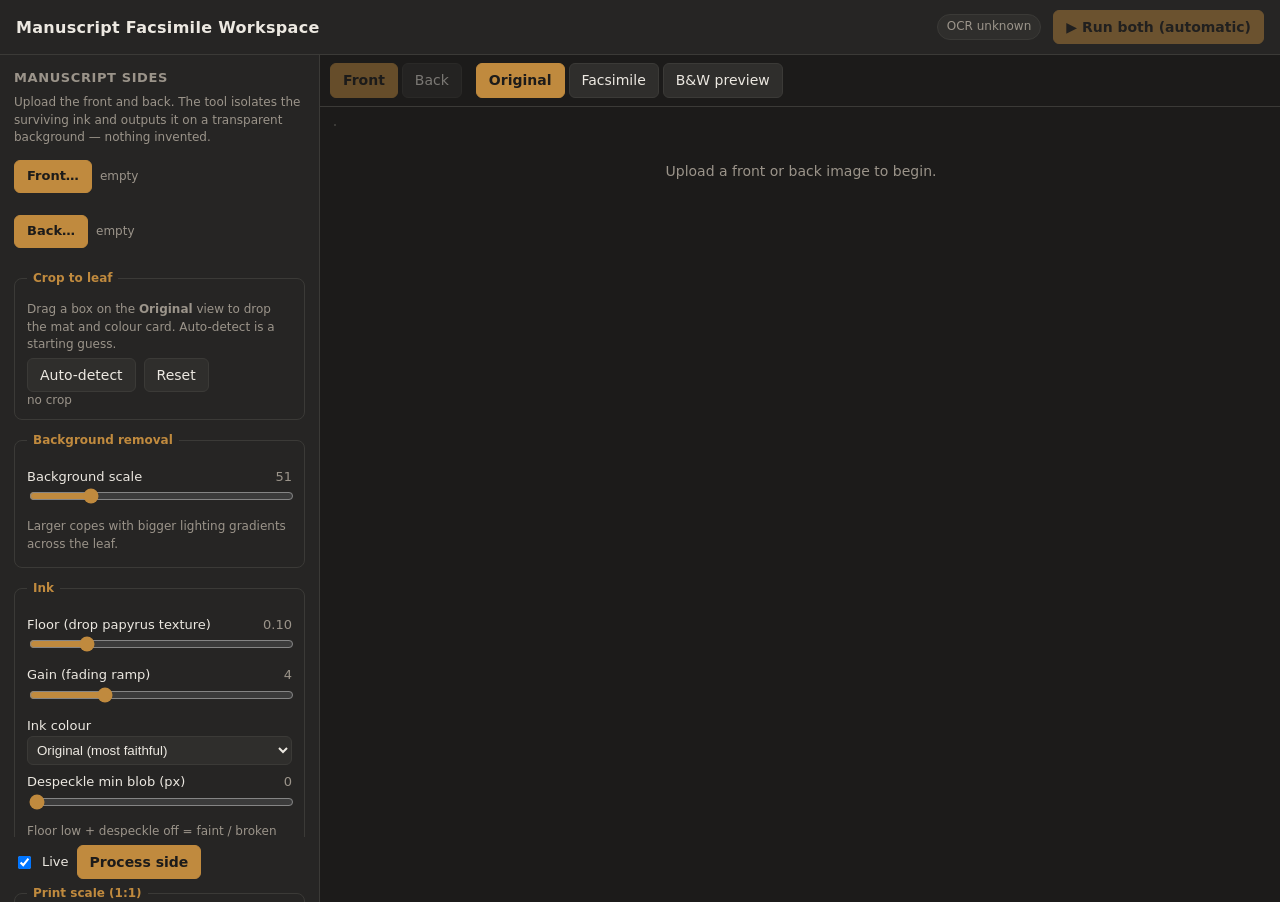
==== static/index.html @ 0652d7d0 "Pivot to transparent-background ink facsimile (front/back) Reframe the deliverable from a typed tran" ====
<!DOCTYPE html>
<html lang="en">
<head>
<meta charset="utf-8">
<meta name="viewport" content="width=device-width, initial-scale=1">
<title>Manuscript Facsimile Workspace</title>
<link rel="stylesheet" href="/static/style.css">
</head>
<body>
<header>
  <h1>Manuscript Facsimile Workspace</h1>
  <div class="header-actions">
    <span id="ocr-status" class="pill pill-muted">checking…</span>
    <button id="run-both" class="primary" disabled>▶ Run both (automatic)</button>
  </div>
</header>

<main>
  <!-- ---------------- Controls ---------------- -->
  <aside id="controls">
    <section class="block">
      <h2>Manuscript sides</h2>
      <p class="hint">Upload the front and back. The tool isolates the surviving
         ink and outputs it on a transparent background — nothing invented.</p>
      <div class="side-slot" data-side="front">
        <label class="file-btn">Front… <input type="file" accept="image/*" hidden></label>
        <span class="slot-status">empty</span>
      </div>
      <div class="side-slot" data-side="back">
        <label class="file-btn">Back… <input type="file" accept="image/*" hidden></label>
        <span class="slot-status">empty</span>
      </div>
    </section>

    <fieldset>
      <legend>Crop to leaf</legend>
      <p class="hint">Drag a box on the <b>Original</b> view to drop the mat and
         colour card. Auto-detect is a starting guess.</p>
      <div class="btn-row">
        <button id="auto-crop">Auto-detect</button>
        <button id="reset-crop">Reset</button>
      </div>
      <div id="crop-readout" class="readout">no crop</div>
    </fieldset>

    <fieldset>
      <legend>Background removal</legend>
      <label>Background scale <output id="bg_kernel-out">51</output>
        <input type="range" id="bg_kernel" min="9" max="201" step="2" value="51"></label>
      <p class="hint">Larger copes with bigger lighting gradients across the leaf.</p>
    </fieldset>

    <fieldset>
      <legend>Ink</legend>
      <label>Floor (drop papyrus texture) <output id="ink_floor-out">0.10</output>
        <input type="range" id="ink_floor" min="0" max="0.5" step="0.01" value="0.10"></label>
      <label>Gain (fading ramp) <output id="ink_gain-out">4.0</output>
        <input type="range" id="ink_gain" min="1" max="12" step="0.5" value="4"></label>
      <label>Ink colour
        <select id="ink_color">
          <option value="original" selected>Original (most faithful)</option>
          <option value="black">Black</option>
          <option value="sepia">Sepia (dark brown)</option>
        </select></label>
      <label>Despeckle min blob (px) <output id="min_blob-out">0</output>
        <input type="range" id="min_blob" min="0" max="80" step="1" value="0"></label>
      <p class="hint">Floor low + despeckle off = faint / broken strokes kept.</p>
    </fieldset>

    <fieldset>
      <legend>Print scale (1:1)</legend>
      <label>Physical width of crop (cm) <output id="cm-out">—</output>
        <input type="range" id="cm" min="0" max="40" step="0.1" value="0"></label>
      <div class="readout">Embedded DPI: <span id="dpi-readout">unset</span></div>
      <p class="hint">Set the real width (read it off the photo's ruler) so the
         PNG prints at true size. 0 = leave DPI unset.</p>
    </fieldset>

    <div class="btn-row sticky-actions">
      <label class="check"><input type="checkbox" id="live" checked> Live</label>
      <button id="process" class="primary">Process side</button>
    </div>

    <details class="block">
      <summary>Optional: OCR draft (unverified)</summary>
      <p class="hint">A rough, error-prone draft from Tesseract — never trusted
         output, just a typing aid. Disabled if the engine isn't installed.</p>
      <div class="btn-row"><button id="ocr" disabled>Get OCR draft</button></div>
      <textarea id="text" spellcheck="false" placeholder="OCR draft appears here…"></textarea>
    </details>
  </aside>

  <!-- ---------------- Viewer ---------------- -->
  <section id="viewer">
    <div class="viewer-bar">
      <div class="side-switch">
        <button class="side-tab active" data-side="front" disabled>Front</button>
        <button class="side-tab" data-side="back" disabled>Back</button>
      </div>
      <div class="tabs">
        <button class="tab active" data-tab="original">Original</button>
        <button class="tab" data-tab="facsimile">Facsimile</button>
        <button class="tab" data-tab="preview">B&amp;W preview</button>
      </div>
      <div class="viewer-actions">
        <span id="dims" class="readout"></span>
        <a id="download" class="btn" href="#" hidden>⬇ Download PNG</a>
      </div>
    </div>

    <div class="stage" id="stage-original">
      <div id="image-wrap">
        <img id="img-original" alt="">
        <div id="crop-box" hidden></div>
      </div>
      <p class="placeholder" id="placeholder">Upload a front or back image to begin.</p>
    </div>
    <div class="stage checker" id="stage-facsimile" hidden>
      <img id="img-facsimile" alt="">
    </div>
    <div class="stage dark" id="stage-preview" hidden>
      <img id="img-preview" alt="">
    </div>
  </section>
</main>

<script src="/static/app.js"></script>
</body>
</html>
---- static/style.css ----
:root {
  --bg: #1c1b1a;
  --panel: #262524;
  --panel-2: #2f2e2c;
  --ink: #ece8e1;
  --muted: #9b948a;
  --line: #3b3a37;
  --accent: #c08a3e;
  --accent-ink: #1c1b1a;
}

* { box-sizing: border-box; }
/* Make the HTML `hidden` attribute always win over class display rules. */
[hidden] { display: none !important; }

body {
  margin: 0;
  font: 14px/1.45 system-ui, -apple-system, "Segoe UI", Roboto, sans-serif;
  background: var(--bg);
  color: var(--ink);
}

header {
  display: flex; align-items: center; justify-content: space-between;
  padding: 10px 16px; background: var(--panel); border-bottom: 1px solid var(--line);
}
header h1 { font-size: 16px; margin: 0; font-weight: 600; letter-spacing: .3px; }
.header-actions { display: flex; align-items: center; gap: 12px; }

.pill { font-size: 12px; padding: 3px 9px; border-radius: 999px; background: var(--panel-2); border: 1px solid var(--line); }
.pill-muted, .pill-off { color: var(--muted); }
.pill-ok { color: #8bd17c; border-color: #3d5b39; }

main { display: grid; grid-template-columns: 320px 1fr; height: calc(100vh - 53px); }
aside, #viewer { overflow-y: auto; }

/* ---------- Controls ---------- */
#controls { background: var(--panel); border-right: 1px solid var(--line); padding: 14px; }
.block { margin-bottom: 14px; }
#controls h2 { font-size: 13px; text-transform: uppercase; letter-spacing: .6px; color: var(--muted); margin: 0 0 6px; }
fieldset { border: 1px solid var(--line); border-radius: 8px; margin: 0 0 12px; padding: 10px 12px; }
legend { padding: 0 6px; color: var(--accent); font-weight: 600; font-size: 12px; }
#controls label { display: block; margin: 8px 0; font-size: 13px; }
#controls label.check { display: flex; align-items: center; gap: 8px; }
#controls input[type=range] { width: 100%; accent-color: var(--accent); }
#controls select { width: 100%; background: var(--panel-2); color: var(--ink); border: 1px solid var(--line); border-radius: 6px; padding: 5px; }
output { float: right; color: var(--muted); font-variant-numeric: tabular-nums; }
.hint { color: var(--muted); font-size: 12px; margin: 4px 0; }
.readout { color: var(--muted); font-size: 12px; font-variant-numeric: tabular-nums; }
.btn-row { display: flex; align-items: center; gap: 8px; flex-wrap: wrap; }
.sticky-actions { position: sticky; bottom: 0; background: var(--panel); padding: 8px 0; z-index: 2; }

.side-slot { display: flex; align-items: center; gap: 8px; margin: 6px 0; }
.side-slot.loaded .slot-status { color: #8bd17c; }
.slot-status { font-size: 12px; color: var(--muted); }

details { border: 1px solid var(--line); border-radius: 8px; padding: 6px 10px; }
summary { cursor: pointer; color: var(--accent); font-size: 12px; font-weight: 600; }
#text { width: 100%; min-height: 140px; margin-top: 8px; resize: vertical;
  background: #faf6ec; color: #20180c; border: 1px solid var(--line); border-radius: 6px;
  padding: 8px; font-family: "Times New Roman", Georgia, serif; font-size: 16px; }

/* ---------- Buttons ---------- */
button, .file-btn, .btn {
  font: inherit; cursor: pointer; border-radius: 6px;
  border: 1px solid var(--line); background: var(--panel-2); color: var(--ink); padding: 6px 12px;
}
button:hover, .file-btn:hover, .btn:hover { border-color: var(--accent); }
button.primary, .file-btn { background: var(--accent); color: var(--accent-ink); border-color: var(--accent); font-weight: 600; }
button:disabled { opacity: .45; cursor: not-allowed; }
.btn { text-decoration: none; display: inline-block; }

/* ---------- Viewer ---------- */
#viewer { background: var(--bg); display: flex; flex-direction: column; }
.viewer-bar { display: flex; align-items: center; gap: 14px; padding: 8px 10px; border-bottom: 1px solid var(--line); flex-wrap: wrap; }
.side-switch, .tabs { display: flex; gap: 4px; }
.viewer-actions { margin-left: auto; display: flex; align-items: center; gap: 10px; }
.side-tab.active, .tab.active { background: var(--accent); color: var(--accent-ink); border-color: var(--accent); font-weight: 600; }

.stage { flex: 1; padding: 14px; display: flex; align-items: flex-start; justify-content: center; }
#image-wrap { position: relative; display: inline-block; line-height: 0; }
#viewer img { max-width: 100%; height: auto; border: 1px solid var(--line); }
.stage.dark { background: #111; }
.stage.dark img { background: #fff; }
.placeholder { color: var(--muted); margin: 40px auto; }

/* checkerboard to reveal transparency of the facsimile */
.stage.checker {
  background-color: #cfcfcf;
  background-image:
    linear-gradient(45deg, #9a9a9a 25%, transparent 25%, transparent 75%, #9a9a9a 75%),
    linear-gradient(45deg, #9a9a9a 25%, transparent 25%, transparent 75%, #9a9a9a 75%);
  background-size: 22px 22px;
  background-position: 0 0, 11px 11px;
}
.stage.checker img { border-color: #666; }

#crop-box { position: absolute; border: 2px dashed var(--accent); background: rgba(192,138,62,.15); pointer-events: none; }
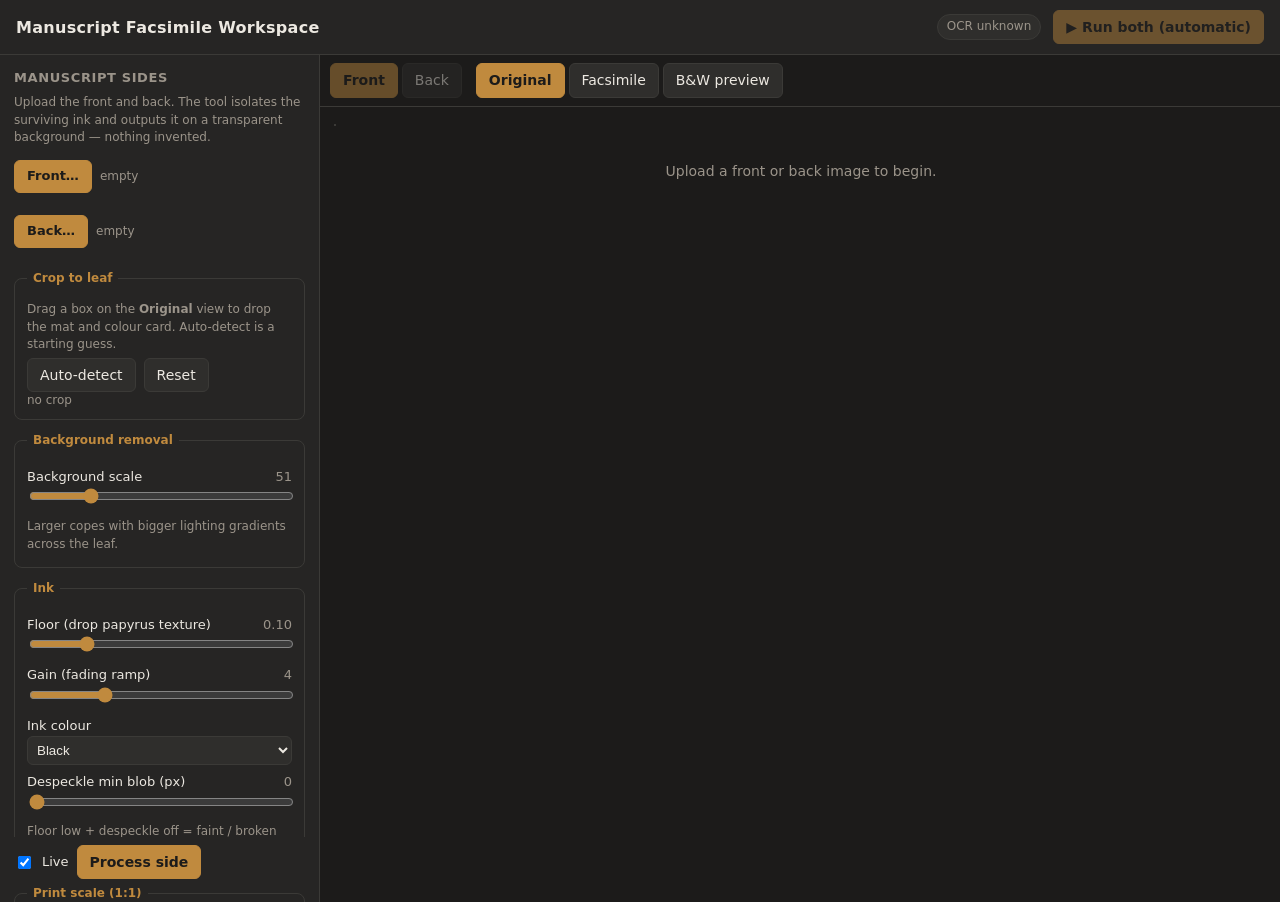
==== commit 2c688639: "Add drop-folder watcher for hands-off facsimile extraction Automate the front/back flow: drop manusc" ====
--- a/static/index.html
+++ b/static/index.html
@@ -58,8 +58,8 @@
         <input type="range" id="ink_gain" min="1" max="12" step="0.5" value="4"></label>
       <label>Ink colour
         <select id="ink_color">
-          <option value="original" selected>Original (most faithful)</option>
-          <option value="black">Black</option>
+          <option value="black" selected>Black</option>
+          <option value="original">Original (sampled ink tone)</option>
           <option value="sepia">Sepia (dark brown)</option>
         </select></label>
       <label>Despeckle min blob (px) <output id="min_blob-out">0</output>
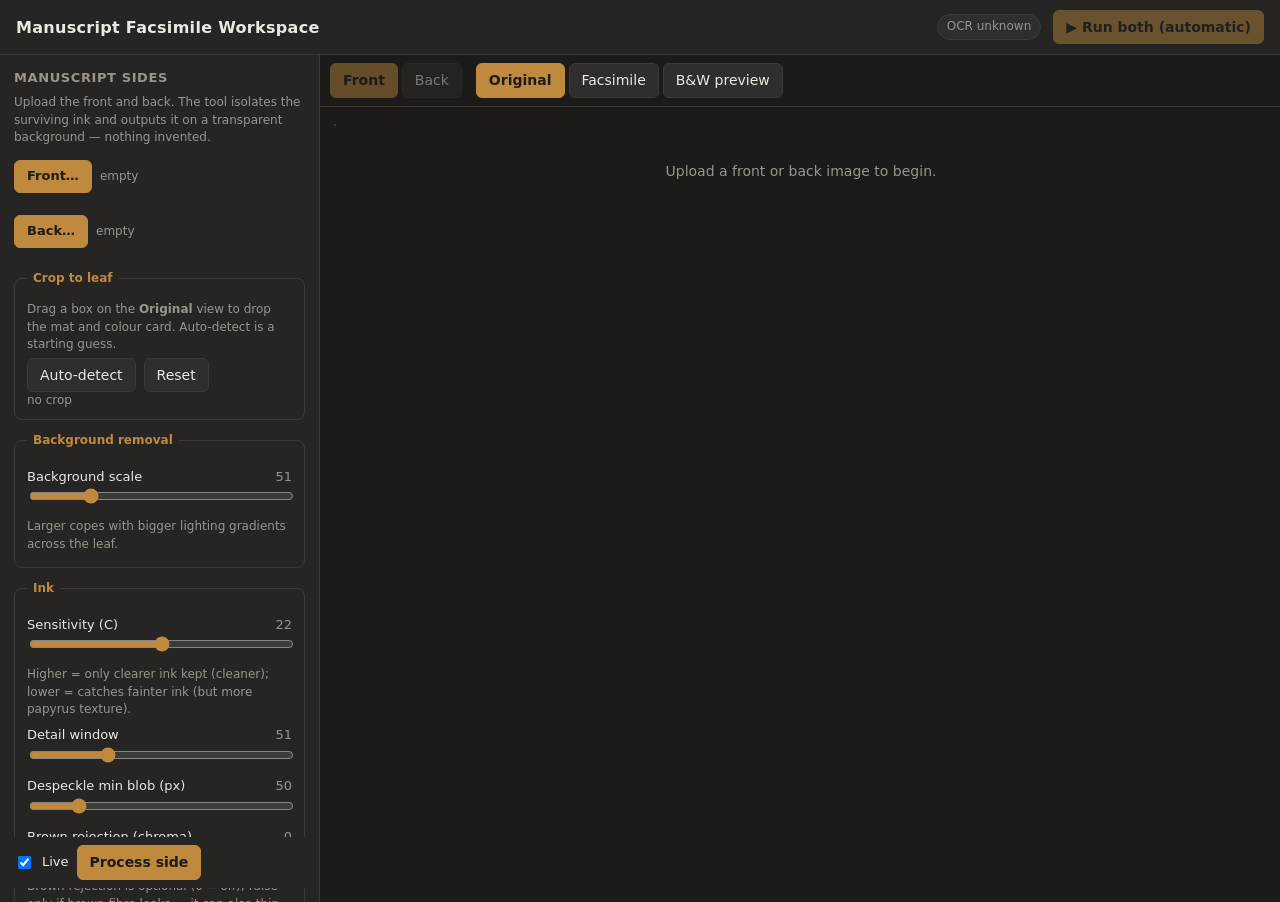
==== commit 3567e67e: "Rework ink extraction; tune against real papyrus photos Validated the pipeline on a real museum plat" ====
--- a/static/index.html
+++ b/static/index.html
@@ -52,19 +52,24 @@
 
     <fieldset>
       <legend>Ink</legend>
-      <label>Floor (drop papyrus texture) <output id="ink_floor-out">0.10</output>
-        <input type="range" id="ink_floor" min="0" max="0.5" step="0.01" value="0.10"></label>
-      <label>Gain (fading ramp) <output id="ink_gain-out">4.0</output>
-        <input type="range" id="ink_gain" min="1" max="12" step="0.5" value="4"></label>
+      <label>Sensitivity (C) <output id="C-out">22</output>
+        <input type="range" id="C" min="4" max="40" step="1" value="22"></label>
+      <p class="hint">Higher = only clearer ink kept (cleaner); lower = catches
+         fainter ink (but more papyrus texture).</p>
+      <label>Detail window <output id="block_size-out">51</output>
+        <input type="range" id="block_size" min="11" max="151" step="2" value="51"></label>
+      <label>Despeckle min blob (px) <output id="min_blob-out">50</output>
+        <input type="range" id="min_blob" min="0" max="300" step="5" value="50"></label>
+      <label>Brown rejection (chroma) <output id="chroma_gate-out">0</output>
+        <input type="range" id="chroma_gate" min="0" max="30" step="1" value="0"></label>
+      <p class="hint">Brown rejection is optional (0 = off); raise only if brown
+         fibre leaks — it can also thin genuinely brown ink.</p>
       <label>Ink colour
         <select id="ink_color">
           <option value="black" selected>Black</option>
           <option value="original">Original (sampled ink tone)</option>
           <option value="sepia">Sepia (dark brown)</option>
         </select></label>
-      <label>Despeckle min blob (px) <output id="min_blob-out">0</output>
-        <input type="range" id="min_blob" min="0" max="80" step="1" value="0"></label>
-      <p class="hint">Floor low + despeckle off = faint / broken strokes kept.</p>
     </fieldset>
 
     <fieldset>
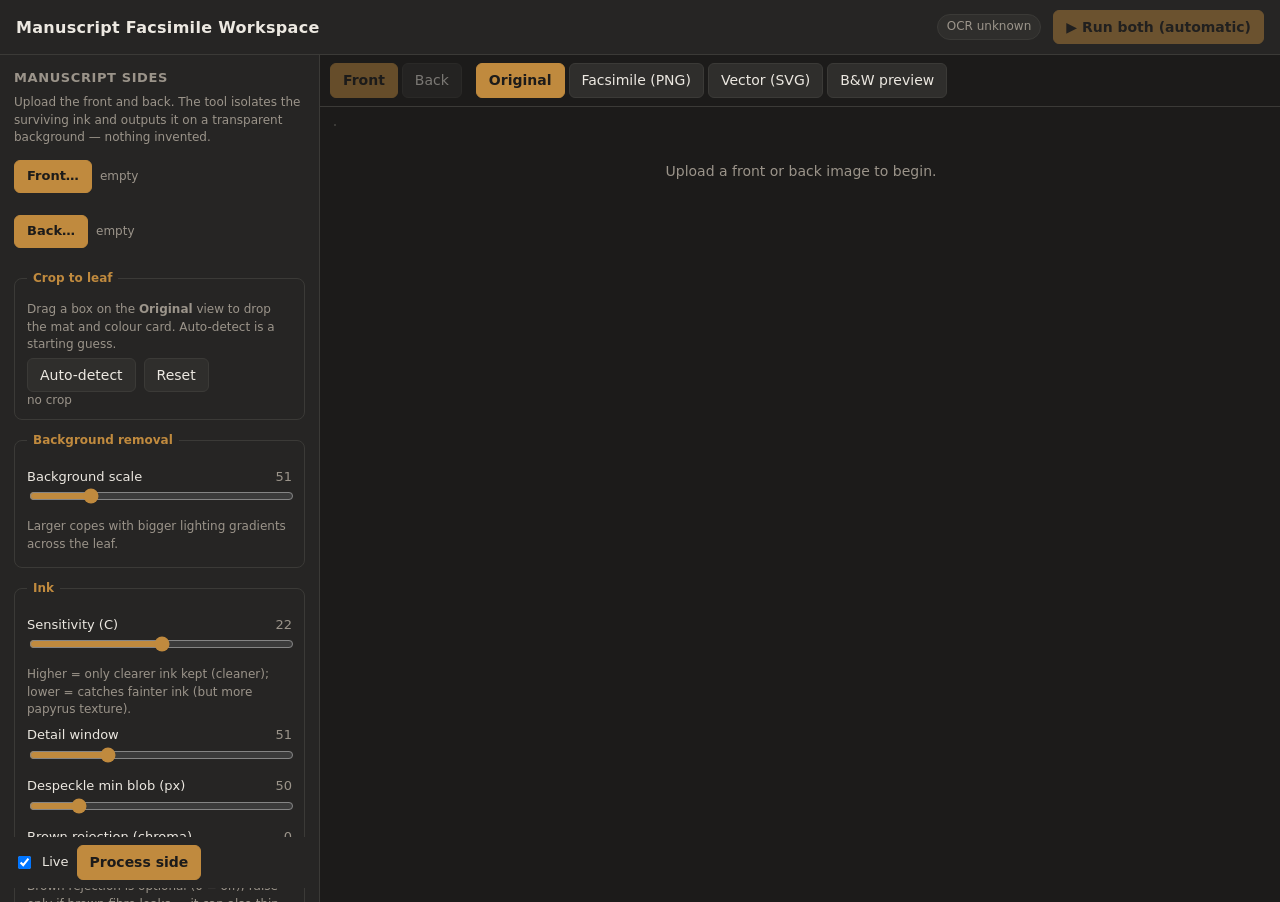
==== commit cfee1877: "Add SVG vector facsimile export (potrace) Trace the isolated ink into a scalable SVG of smooth vecto" ====
--- a/static/index.html
+++ b/static/index.html
@@ -104,7 +104,8 @@
       </div>
       <div class="tabs">
         <button class="tab active" data-tab="original">Original</button>
-        <button class="tab" data-tab="facsimile">Facsimile</button>
+        <button class="tab" data-tab="facsimile">Facsimile (PNG)</button>
+        <button class="tab" data-tab="svg">Vector (SVG)</button>
         <button class="tab" data-tab="preview">B&amp;W preview</button>
       </div>
       <div class="viewer-actions">
@@ -123,6 +124,9 @@
     <div class="stage checker" id="stage-facsimile" hidden>
       <img id="img-facsimile" alt="">
     </div>
+    <div class="stage checker" id="stage-svg" hidden>
+      <img id="img-svg" alt="">
+    </div>
     <div class="stage dark" id="stage-preview" hidden>
       <img id="img-preview" alt="">
     </div>
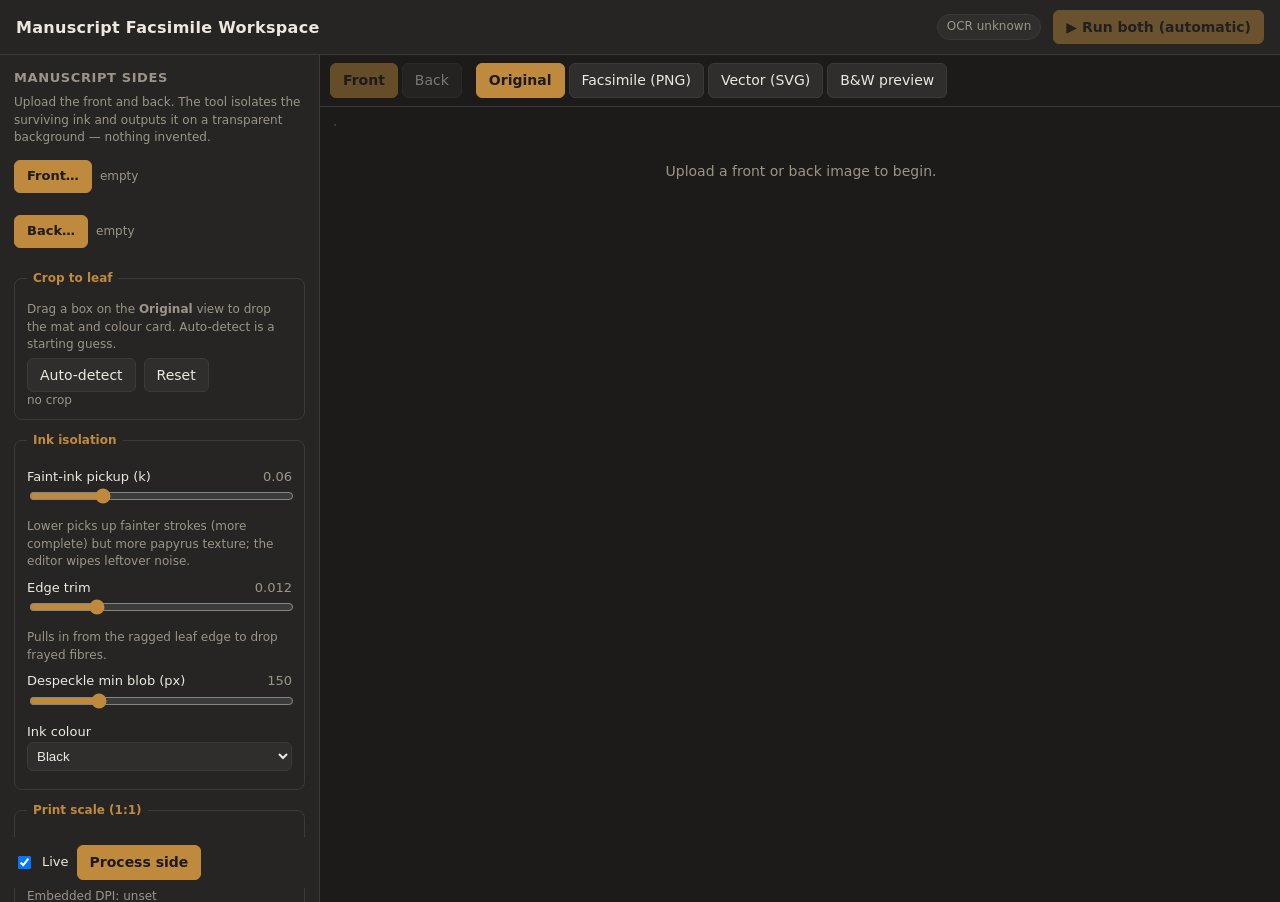
==== commit 9e211178: "Rework extraction: leaf-interior mask + hysteresis-Sauvola Major accuracy improvement, validated by " ====
--- a/static/index.html
+++ b/static/index.html
@@ -44,26 +44,16 @@
     </fieldset>
 
     <fieldset>
-      <legend>Background removal</legend>
-      <label>Background scale <output id="bg_kernel-out">51</output>
-        <input type="range" id="bg_kernel" min="9" max="201" step="2" value="51"></label>
-      <p class="hint">Larger copes with bigger lighting gradients across the leaf.</p>
-    </fieldset>
-
-    <fieldset>
-      <legend>Ink</legend>
-      <label>Sensitivity (C) <output id="C-out">22</output>
-        <input type="range" id="C" min="4" max="40" step="1" value="22"></label>
-      <p class="hint">Higher = only clearer ink kept (cleaner); lower = catches
-         fainter ink (but more papyrus texture).</p>
-      <label>Detail window <output id="block_size-out">51</output>
-        <input type="range" id="block_size" min="11" max="151" step="2" value="51"></label>
-      <label>Despeckle min blob (px) <output id="min_blob-out">50</output>
-        <input type="range" id="min_blob" min="0" max="300" step="5" value="50"></label>
-      <label>Brown rejection (chroma) <output id="chroma_gate-out">0</output>
-        <input type="range" id="chroma_gate" min="0" max="30" step="1" value="0"></label>
-      <p class="hint">Brown rejection is optional (0 = off); raise only if brown
-         fibre leaks — it can also thin genuinely brown ink.</p>
+      <legend>Ink isolation</legend>
+      <label>Faint-ink pickup (k) <output id="k_weak-out">0.06</output>
+        <input type="range" id="k_weak" min="0.01" max="0.20" step="0.01" value="0.06"></label>
+      <p class="hint">Lower picks up fainter strokes (more complete) but more
+         papyrus texture; the editor wipes leftover noise.</p>
+      <label>Edge trim <output id="edge_trim-out">0.012</output>
+        <input type="range" id="edge_trim" min="0" max="0.05" step="0.002" value="0.012"></label>
+      <p class="hint">Pulls in from the ragged leaf edge to drop frayed fibres.</p>
+      <label>Despeckle min blob (px) <output id="min_blob-out">150</output>
+        <input type="range" id="min_blob" min="0" max="600" step="10" value="150"></label>
       <label>Ink colour
         <select id="ink_color">
           <option value="black" selected>Black</option>
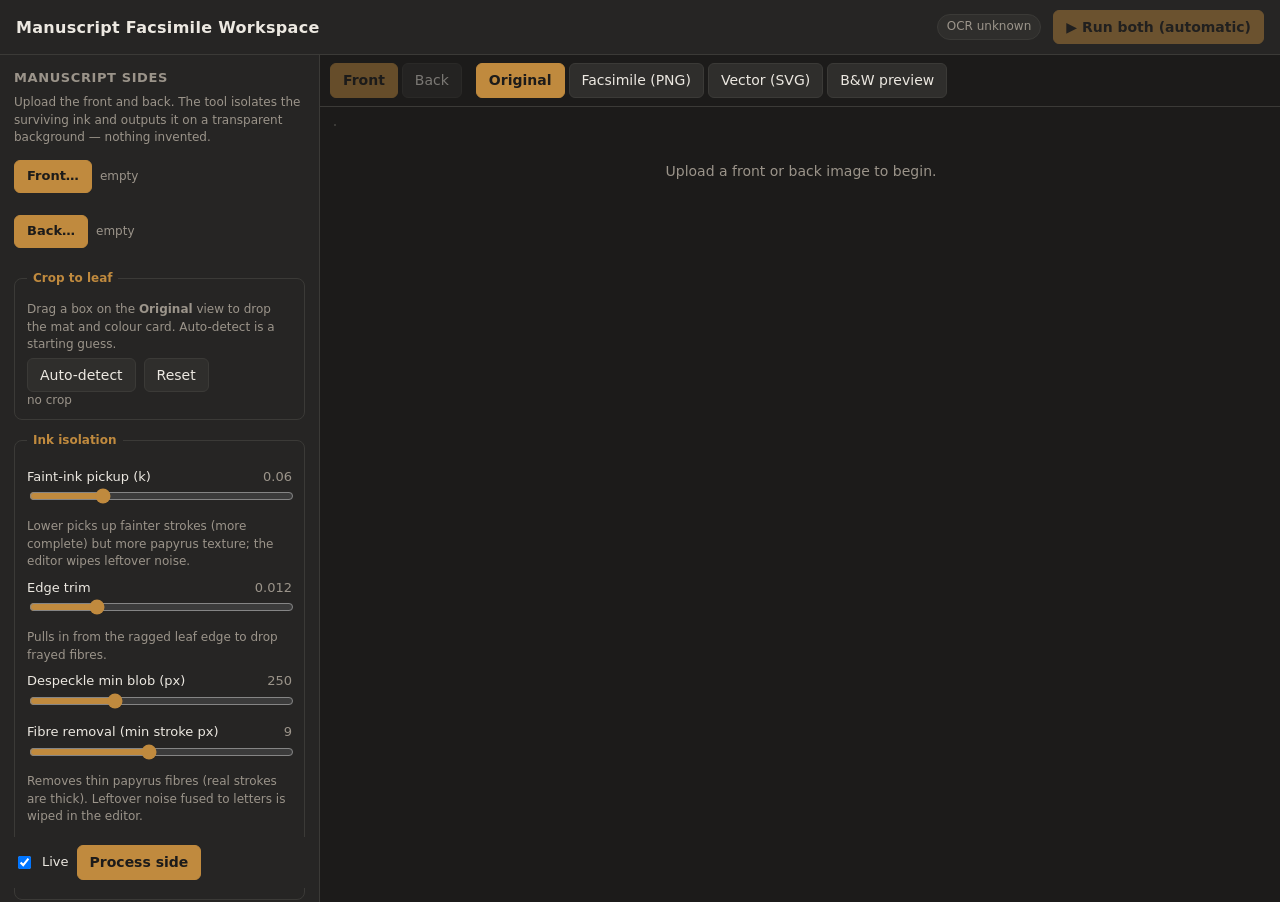
==== commit 91c70576: "Add thickness-based fibre removal; tune toward the clean target Compared automatic output to the use" ====
--- a/static/index.html
+++ b/static/index.html
@@ -52,8 +52,12 @@
       <label>Edge trim <output id="edge_trim-out">0.012</output>
         <input type="range" id="edge_trim" min="0" max="0.05" step="0.002" value="0.012"></label>
       <p class="hint">Pulls in from the ragged leaf edge to drop frayed fibres.</p>
-      <label>Despeckle min blob (px) <output id="min_blob-out">150</output>
-        <input type="range" id="min_blob" min="0" max="600" step="10" value="150"></label>
+      <label>Despeckle min blob (px) <output id="min_blob-out">250</output>
+        <input type="range" id="min_blob" min="0" max="800" step="10" value="250"></label>
+      <label>Fibre removal (min stroke px) <output id="min_thick-out">9</output>
+        <input type="range" id="min_thick" min="0" max="20" step="1" value="9"></label>
+      <p class="hint">Removes thin papyrus fibres (real strokes are thick).
+         Leftover noise fused to letters is wiped in the editor.</p>
       <label>Ink colour
         <select id="ink_color">
           <option value="black" selected>Black</option>
@@ -100,6 +104,7 @@
       </div>
       <div class="viewer-actions">
         <span id="dims" class="readout"></span>
+        <button id="edit-clean" class="btn" hidden>✎ Edit &amp; clean</button>
         <a id="download" class="btn" href="#" hidden>⬇ Download PNG</a>
       </div>
     </div>
